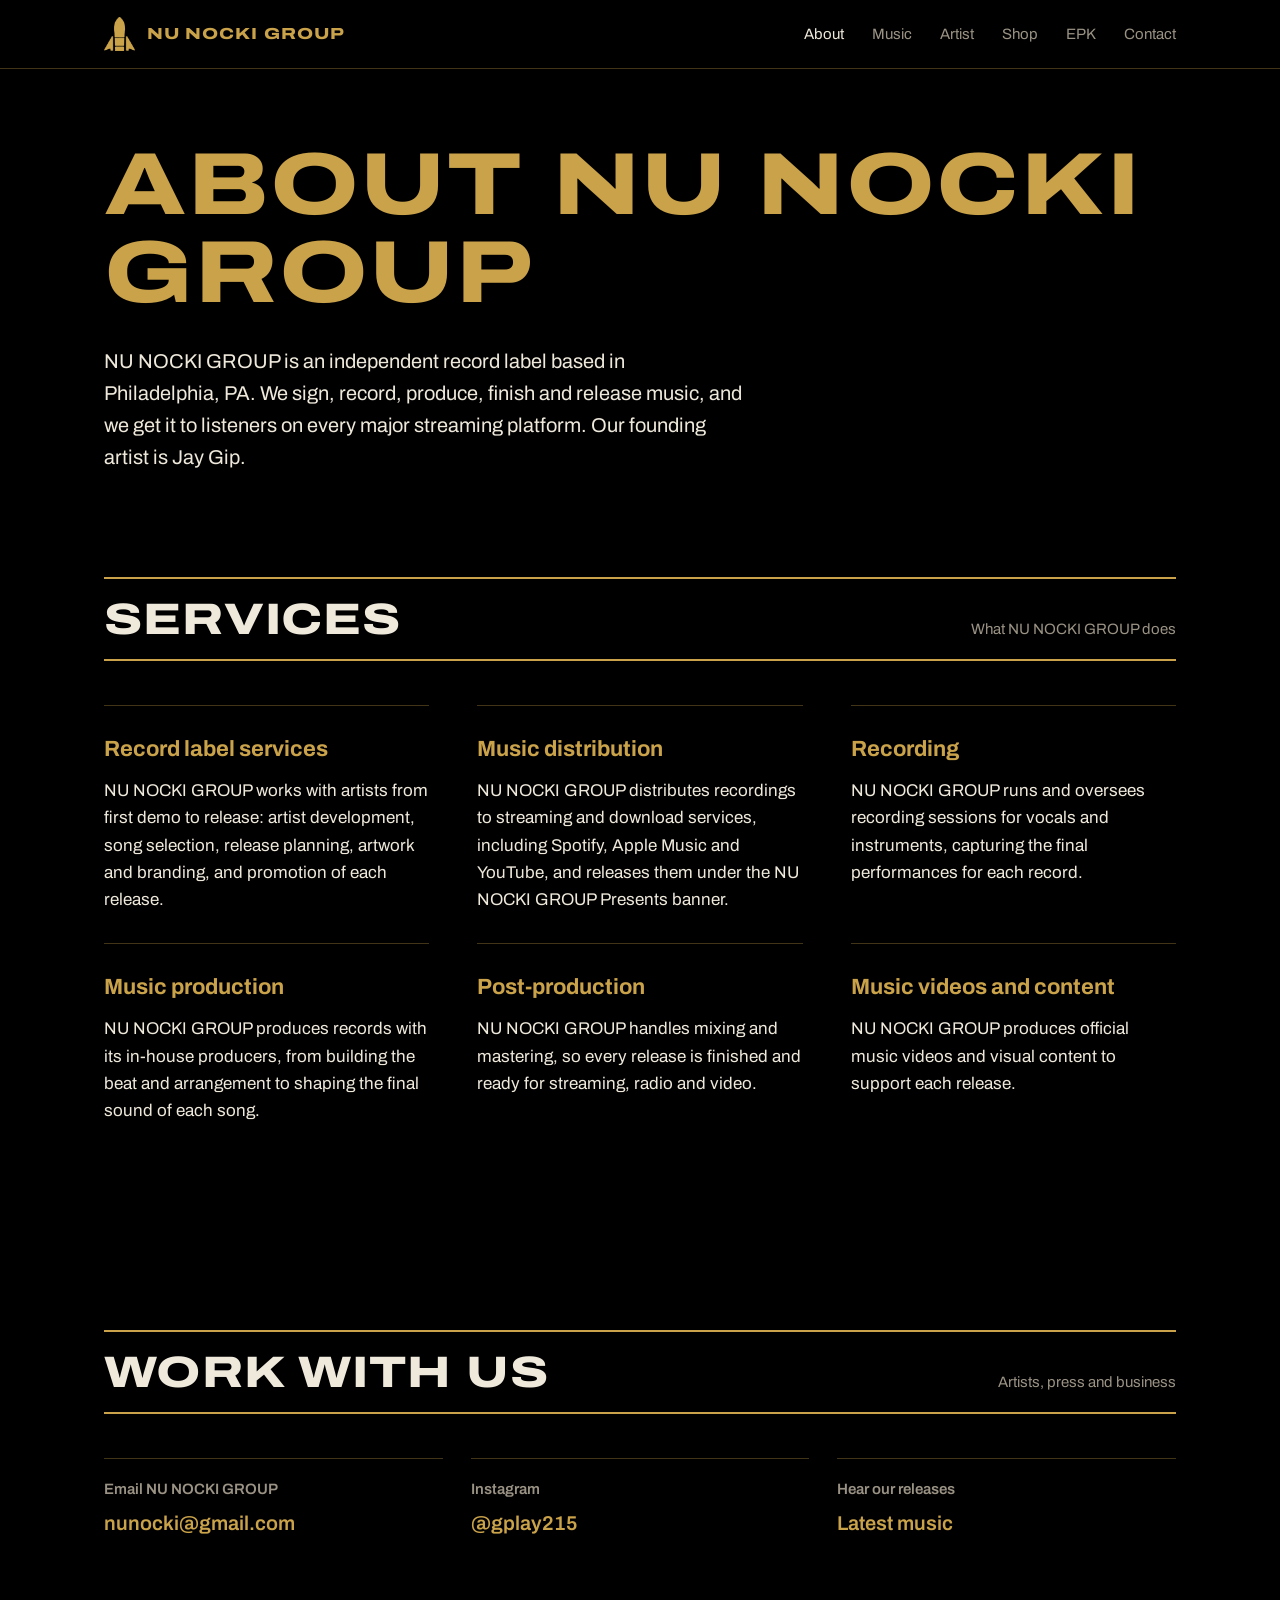
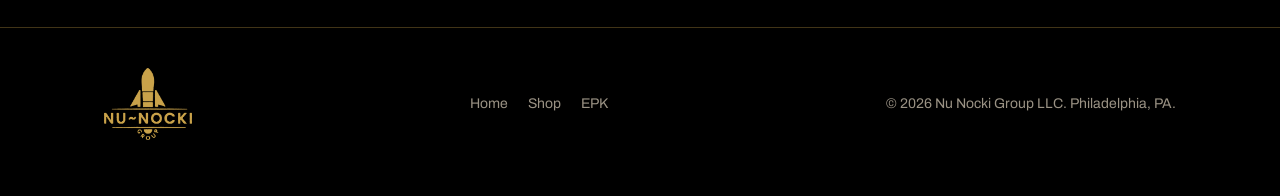
==== about.html @ b19d54a2 "Add About page for label services; show name as NU NOCKI GROUP without tilde Co-Authored-By: Claude " ====
<!DOCTYPE html>
<html lang="en">
<head>
<meta charset="UTF-8">
<meta name="viewport" content="width=device-width, initial-scale=1.0">
<title>About NU NOCKI GROUP | Record Label, Distribution, Recording and Production</title>
<meta name="description" content="NU NOCKI GROUP is an independent record label in Philadelphia providing record label, music distribution, recording, music production and post-production services.">
<meta property="og:title" content="About NU NOCKI GROUP">
<meta property="og:description" content="Record label, distribution, recording, production and post-production services from Philadelphia.">
<meta property="og:image" content="https://nunockigroup.com/assets/logo-gold.png">
<meta name="theme-color" content="#000000">
<link rel="icon" href="assets/favicon.png">
<link rel="apple-touch-icon" href="assets/apple-touch-icon.png">
<link rel="preconnect" href="https://fonts.googleapis.com">
<link rel="preconnect" href="https://fonts.gstatic.com" crossorigin>
<link href="https://fonts.googleapis.com/css2?family=Archivo:wdth,wght@100..125,400..800&display=swap" rel="stylesheet">
<link rel="stylesheet" href="assets/site.css">
<style>
  .about-intro{padding-top:72px;padding-bottom:16px;}
  .about-intro h1{font-size:clamp(40px,8vw,88px);color:var(--gold);margin-bottom:28px;}
  .about-intro p{font-size:20px;max-width:58ch;}
  .services{display:grid;grid-template-columns:repeat(auto-fit,minmax(300px,1fr));gap:0 48px;}
  .service{border-top:1px solid var(--line);padding:26px 0 30px;}
  .service h3{font-size:22px;font-weight:700;color:var(--gold);margin-bottom:10px;}
  .service p{color:var(--bone);max-width:52ch;}
  .cta-row{display:flex;gap:14px;flex-wrap:wrap;margin-top:12px;}
</style>
</head>
<body>

<header>
  <div class="wrap nav">
    <a class="brand" href="index.html" aria-label="NU NOCKI GROUP home">
      <img src="assets/rocket-gold.png" alt="">
      <span>NU NOCKI GROUP</span>
    </a>
    <button class="menu-btn" type="button" aria-expanded="false" aria-controls="navlinks">Menu</button>
    <nav class="navlinks" id="navlinks">
      <a href="about.html" aria-current="page">About</a>
      <a href="index.html#music">Music</a>
      <a href="index.html#artist">Artist</a>
      <a href="index.html#shop">Shop</a>
      <a href="epk.html">EPK</a>
      <a href="#contact">Contact</a>
    </nav>
  </div>
</header>

<main>

<div class="wrap about-intro">
  <h1 class="display">About NU NOCKI GROUP</h1>
  <p>NU NOCKI GROUP is an independent record label based in Philadelphia, PA. We sign, record, produce, finish and release music, and we get it to listeners on every major streaming platform. Our founding artist is Jay Gip.</p>
</div>

<section id="services">
  <div class="wrap">
    <div class="railed"><h2 class="display">Services</h2><p>What NU NOCKI GROUP does</p></div>
    <div class="services">
      <div class="service">
        <h3>Record label services</h3>
        <p>NU NOCKI GROUP works with artists from first demo to release: artist development, song selection, release planning, artwork and branding, and promotion of each release.</p>
      </div>
      <div class="service">
        <h3>Music distribution</h3>
        <p>NU NOCKI GROUP distributes recordings to streaming and download services, including Spotify, Apple Music and YouTube, and releases them under the NU NOCKI GROUP Presents banner.</p>
      </div>
      <div class="service">
        <h3>Recording</h3>
        <p>NU NOCKI GROUP runs and oversees recording sessions for vocals and instruments, capturing the final performances for each record.</p>
      </div>
      <div class="service">
        <h3>Music production</h3>
        <p>NU NOCKI GROUP produces records with its in-house producers, from building the beat and arrangement to shaping the final sound of each song.</p>
      </div>
      <div class="service">
        <h3>Post-production</h3>
        <p>NU NOCKI GROUP handles mixing and mastering, so every release is finished and ready for streaming, radio and video.</p>
      </div>
      <div class="service">
        <h3>Music videos and content</h3>
        <p>NU NOCKI GROUP produces official music videos and visual content to support each release.</p>
      </div>
    </div>
  </div>
</section>

<section id="contact">
  <div class="wrap">
    <div class="railed"><h2 class="display">Work with us</h2><p>Artists, press and business</p></div>
    <div class="contact">
      <div data-needs="email"><h3>Email NU NOCKI GROUP</h3><a data-site="email" data-show="value"></a></div>
      <div data-needs="instagram"><h3>Instagram</h3><a data-site="instagram" target="_blank" rel="noopener">@gplay215</a></div>
      <div><h3>Hear our releases</h3><a href="index.html#music">Latest music</a></div>
    </div>
  </div>
</section>

</main>

<footer>
  <div class="wrap">
    <img src="assets/logo-gold.png" alt="NU NOCKI GROUP logo">
    <nav><a href="index.html">Home</a><a href="index.html#shop">Shop</a><a href="epk.html">EPK</a></nav>
    <p>&copy; <span id="year">2026</span> Nu Nocki Group LLC. Philadelphia, PA.</p>
  </div>
</footer>

<script src="assets/site.js"></script>
</body>
</html>
---- assets/site.css ----
:root{
  --black:#000;
  --gold:#C9A24A;
  --gold-hi:#E2C47E;
  --bone:#EFE9DC;
  --smoke:#9A9284;
  --line:rgba(201,162,74,.32);
  --max:1120px;
  --wide:125%;
}

*{margin:0;padding:0;box-sizing:border-box;}
html{scroll-behavior:smooth;}
body{
  background:var(--black);
  color:var(--bone);
  font-family:'Archivo',sans-serif;
  font-stretch:100%;
  font-size:17px;
  line-height:1.6;
  -webkit-font-smoothing:antialiased;
}
img{max-width:100%;display:block;}
a{color:inherit;}
.wrap{max-width:var(--max);margin:0 auto;padding:0 24px;}
[hidden]{display:none !important;}

/* Display type: wide caps, borrowed from the NU~NOCKI wordmark */
.display{
  font-stretch:var(--wide);
  font-weight:800;
  text-transform:uppercase;
  letter-spacing:.02em;
  line-height:1;
}

/* The logo's twin gold rails, used to frame every section title */
.railed{
  position:relative;
  padding:18px 0;
  margin-bottom:44px;
  border-top:2px solid var(--gold);
  border-bottom:2px solid var(--gold);
  display:flex;justify-content:space-between;align-items:baseline;gap:16px;flex-wrap:wrap;
}
.railed h2{font-size:clamp(26px,4.2vw,44px);color:var(--bone);}
.railed p{color:var(--smoke);font-size:15px;}

/* Buttons */
.btn{
  display:inline-block;
  font-family:inherit;font-size:15px;font-weight:700;
  font-stretch:var(--wide);
  letter-spacing:.04em;
  text-decoration:none;
  padding:15px 26px;
  border:2px solid var(--gold);
  background:var(--gold);color:var(--black);
  cursor:pointer;
  transition:background .2s ease,border-color .2s ease,color .2s ease;
}
.btn:hover{background:var(--gold-hi);border-color:var(--gold-hi);}
.btn.line{background:transparent;color:var(--gold);}
.btn.line:hover{background:var(--gold);color:var(--black);}
a:focus-visible,button:focus-visible{outline:2px solid var(--bone);outline-offset:3px;}

/* Header */
header{
  position:sticky;top:0;z-index:50;
  background:rgba(0,0,0,.9);
  backdrop-filter:blur(8px);
  border-bottom:1px solid var(--line);
}
.nav{display:flex;align-items:center;justify-content:space-between;height:68px;}
.brand{display:flex;align-items:center;gap:12px;text-decoration:none;}
.brand img{height:34px;width:auto;}
.brand span{font-stretch:var(--wide);font-weight:800;font-size:16px;letter-spacing:.06em;color:var(--gold);}
.navlinks{display:flex;gap:28px;font-size:15px;}
.navlinks a{text-decoration:none;color:var(--smoke);transition:color .2s ease;}
.navlinks a:hover,.navlinks a[aria-current]{color:var(--bone);}
.menu-btn{display:none;background:none;border:1px solid var(--line);color:var(--gold);font:inherit;font-size:14px;padding:8px 14px;cursor:pointer;}
@media (max-width:820px){
  .menu-btn{display:block;}
  .navlinks{display:none;position:absolute;top:68px;left:0;right:0;background:#000;border-bottom:1px solid var(--line);flex-direction:column;gap:0;padding:8px 24px 16px;}
  .navlinks.open{display:flex;}
  .navlinks a{padding:12px 0;font-size:17px;}
}

/* Hero */
.hero{padding:72px 0 88px;text-align:center;overflow:hidden;}
.lockup{width:min(520px,82vw);margin:0 auto;}
.lockup .rocket{width:41%;margin:0 auto;}
.lockup .word{width:100%;margin-top:-1px;}
.hero h1{font-size:clamp(20px,2.6vw,26px);margin:40px auto 12px;max-width:24ch;color:var(--bone);text-wrap:balance;}
.hero p{color:var(--smoke);max-width:46ch;margin:0 auto;}
.hero .ctas{display:flex;gap:14px;justify-content:center;flex-wrap:wrap;margin-top:32px;}

/* Load moment: the rocket lifts into place, then the wordmark settles */
@media (prefers-reduced-motion: no-preference){
  .lockup .rocket{animation:lift 1.4s cubic-bezier(.2,.7,.1,1) both;}
  .lockup .word{animation:settle .9s .55s ease-out both;}
  @keyframes lift{from{transform:translateY(90px);opacity:0;}to{transform:none;opacity:1;}}
  @keyframes settle{from{opacity:0;transform:scaleX(.92);}to{opacity:1;transform:none;}}
}
@media (prefers-reduced-motion: reduce){html{scroll-behavior:auto;}}

/* Sections */
section{padding:88px 0;}

/* Releases */
.release{
  display:grid;grid-template-columns:1fr auto;gap:8px 24px;align-items:center;
  padding:26px 0;border-bottom:1px solid var(--line);
}
.release:first-child{padding-top:0;}
.release h3{font-size:clamp(34px,7vw,72px);color:var(--gold);}
.release .meta{grid-column:1;color:var(--smoke);font-size:15px;}
.release .btn{grid-row:1 / span 2;grid-column:2;}
@media (max-width:640px){
  .release{grid-template-columns:1fr;}
  .release .btn{grid-row:auto;grid-column:1;justify-self:start;margin-top:10px;}
}
.platforms{display:flex;flex-wrap:wrap;gap:12px;margin-top:36px;}

.catalog-head{font-size:15px;font-weight:600;color:var(--smoke);margin:44px 0 6px;}
.catalog{list-style:none;display:grid;grid-template-columns:repeat(auto-fill,minmax(250px,1fr));gap:0 32px;}
.catalog li{display:flex;justify-content:space-between;gap:12px;padding:13px 0;border-bottom:1px solid var(--line);}
.catalog a{color:var(--bone);font-weight:600;text-decoration:none;}
.catalog a:hover{color:var(--gold);}
.catalog span{color:var(--smoke);font-size:15px;}

/* Videos */
.videos{display:grid;grid-template-columns:repeat(auto-fill,minmax(320px,1fr));gap:28px;}
@media (max-width:400px){.videos{grid-template-columns:1fr;}}
.videos:has(> .video:only-child){grid-template-columns:minmax(0,820px);}
.video button{
  position:relative;display:block;width:100%;aspect-ratio:16/9;padding:0;border:1px solid var(--line);
  background:#000 center/cover no-repeat;cursor:pointer;
}
.video button::after{
  content:"";position:absolute;left:50%;top:50%;width:68px;height:68px;margin:-34px 0 0 -34px;border-radius:50%;
  background:var(--gold) no-repeat 54% 50%/22px url("data:image/svg+xml,%3Csvg xmlns='http://www.w3.org/2000/svg' viewBox='0 0 10 12'%3E%3Cpath d='M0 0l10 6-10 6z'/%3E%3C/svg%3E");
  transition:transform .2s ease;
}
.video button:hover::after{transform:scale(1.08);}
.video iframe{width:100%;aspect-ratio:16/9;border:0;display:block;}
.video h3{font-size:17px;font-weight:600;margin-top:12px;}

/* Artist */
.artist{display:grid;grid-template-columns:minmax(0,1fr) minmax(0,1.2fr);gap:48px;align-items:center;}
@media (max-width:820px){.artist{grid-template-columns:1fr;gap:28px;}}
.artist .photo{aspect-ratio:4/5;border:1px solid var(--line);display:grid;place-items:center;background:#000;}
.artist .photo img{width:100%;height:100%;object-fit:cover;}
.artist .photo img.mark{width:38%;height:auto;object-fit:contain;opacity:.9;}
.artist h3{font-size:clamp(40px,6vw,64px);color:var(--gold);margin-bottom:18px;}
.artist p{color:var(--bone);max-width:56ch;margin-bottom:14px;}
.artist .sub{color:var(--smoke);font-size:15px;margin-bottom:22px;}
.artist .ctas{display:flex;gap:12px;flex-wrap:wrap;margin-top:26px;}

/* Shop */
.product{display:grid;grid-template-columns:1fr 1fr;gap:48px;align-items:center;}
@media (max-width:820px){.product{grid-template-columns:1fr;gap:28px;}}
.product-img{aspect-ratio:3/4;border:1px solid var(--line);overflow:hidden;}
.product-img img{width:100%;height:100%;object-fit:cover;}
.swatches{display:flex;gap:12px;margin-top:16px;flex-wrap:wrap;}
.swatch{width:36px;height:36px;border-radius:50%;background:var(--c);border:2px solid #333;box-shadow:inset 0 0 0 3px #000;cursor:pointer;}
.swatch.on,.swatch:hover{border-color:var(--gold);}
.swatch-label{margin-top:10px;font-size:14px;color:var(--smoke);}
.product h3{font-size:clamp(30px,4vw,44px);margin-bottom:16px;}
.price{font-size:26px;font-weight:700;color:var(--gold);}
.ship{color:var(--smoke);font-size:15px;margin-bottom:20px;}
.product .desc{color:var(--bone);max-width:44ch;margin-bottom:28px;}
.secure{display:block;margin-top:14px;font-size:13px;color:var(--smoke);}

/* Join */
.join{border:2px solid var(--gold);padding:56px 32px;text-align:center;}
.join img{width:56px;margin:0 auto 22px;}
.join h2{font-size:clamp(26px,4.2vw,44px);margin-bottom:14px;}
.join p{color:var(--smoke);max-width:44ch;margin:0 auto 28px;}

/* Contact */
.contact{display:grid;grid-template-columns:repeat(auto-fit,minmax(240px,1fr));gap:28px;}
.contact div{border-top:1px solid var(--line);padding-top:18px;}
.contact h3{font-size:15px;font-weight:600;color:var(--smoke);margin-bottom:6px;}
.contact a{font-size:20px;font-weight:600;color:var(--gold);text-decoration:none;word-break:break-word;}
.contact a:hover{color:var(--gold-hi);}

/* Footer */
footer{border-top:1px solid var(--line);padding:40px 0 56px;}
footer .wrap{display:flex;justify-content:space-between;align-items:center;gap:20px;flex-wrap:wrap;}
footer img{height:72px;width:auto;}
footer p,footer a{color:var(--smoke);font-size:14px;text-decoration:none;}
footer nav{display:flex;gap:20px;}
footer a:hover{color:var(--bone);}

/* EPK */
.epk-head{padding-top:64px;padding-bottom:56px;display:grid;grid-template-columns:minmax(0,260px) 1fr;gap:48px;align-items:center;}
@media (max-width:760px){.epk-head{grid-template-columns:1fr;gap:28px;}.epk-head .lockup-sm{width:200px;}}
.epk-head h1{font-size:clamp(48px,9vw,96px);color:var(--gold);}
.epk-head .role{font-size:20px;color:var(--bone);margin-top:14px;}
.bio p{max-width:62ch;margin-bottom:18px;font-size:18px;}
.facts{display:grid;grid-template-columns:repeat(auto-fit,minmax(220px,1fr));gap:0 32px;}
.facts div{border-top:1px solid var(--line);padding:16px 0;}
.facts dt{font-size:14px;color:var(--smoke);}
.facts dd{font-size:19px;font-weight:600;}
.assets{display:grid;grid-template-columns:repeat(auto-fill,minmax(220px,1fr));gap:24px;}
.asset{border:1px solid var(--line);}
.asset .art{height:190px;display:grid;place-items:center;padding:24px;}
.asset .art img{max-height:142px;max-width:100%;width:auto;}
.asset .art.light{background:#EFE9DC;}
.asset a{display:block;padding:14px 16px;border-top:1px solid var(--line);text-decoration:none;font-weight:600;color:var(--gold);}
.asset a:hover{color:var(--gold-hi);}
@media print{
  body{background:#fff;color:#000;}
  header,.no-print,.video button::after{display:none !important;}
  section{padding:24px 0;}
}
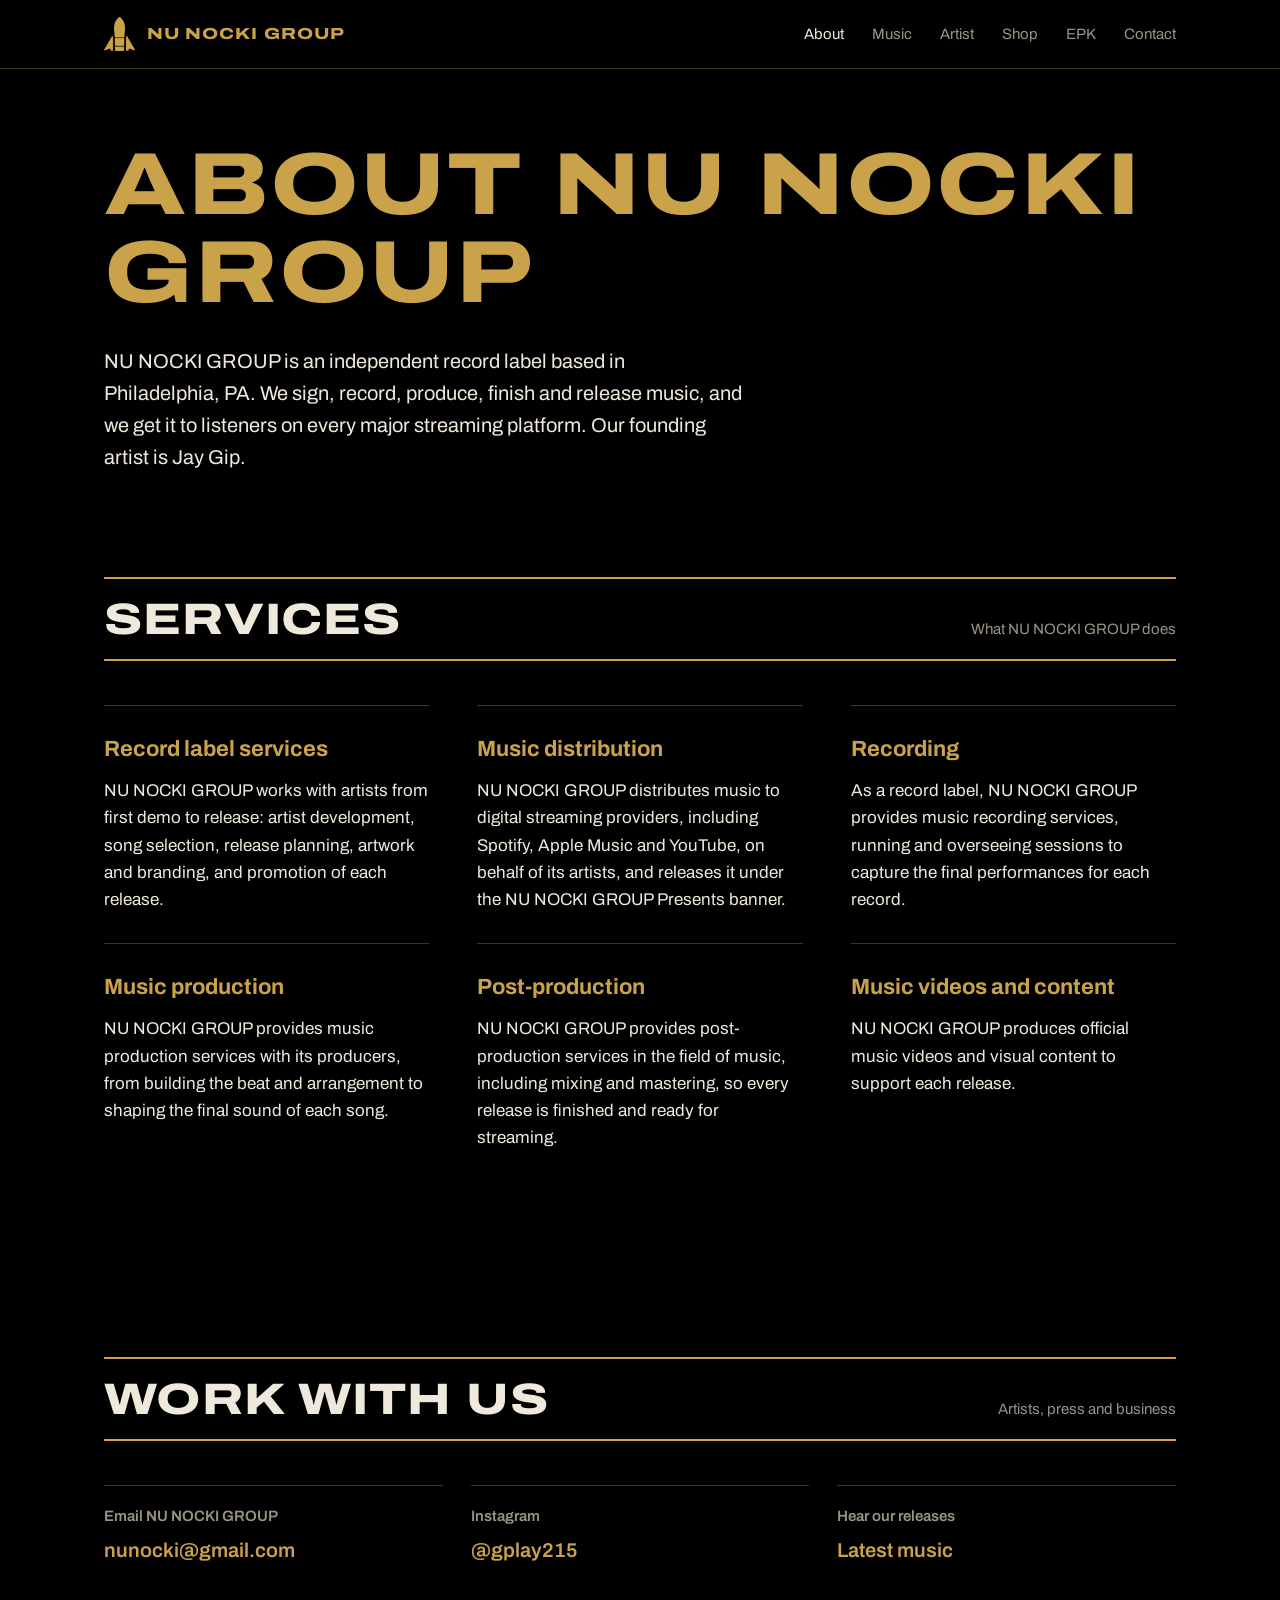
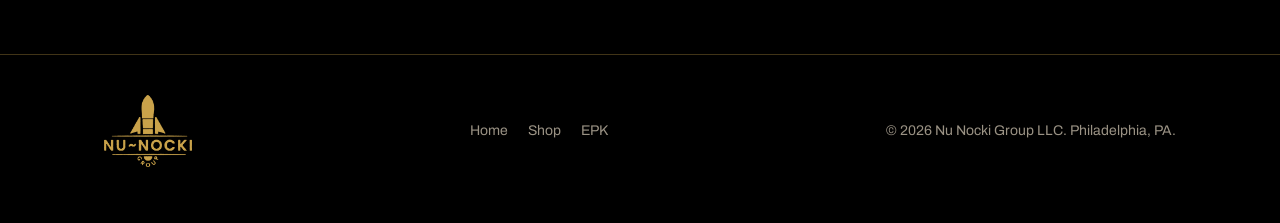
==== commit 24fb9f5f: "Align About page wording with Class 041 services Co-Authored-By: Claude Opus 5.5 <noreply@anthropic." ====
--- a/about.html
+++ b/about.html
@@ -63,19 +63,19 @@
       </div>
       <div class="service">
         <h3>Music distribution</h3>
-        <p>NU NOCKI GROUP distributes recordings to streaming and download services, including Spotify, Apple Music and YouTube, and releases them under the NU NOCKI GROUP Presents banner.</p>
+        <p>NU NOCKI GROUP distributes music to digital streaming providers, including Spotify, Apple Music and YouTube, on behalf of its artists, and releases it under the NU NOCKI GROUP Presents banner.</p>
       </div>
       <div class="service">
         <h3>Recording</h3>
-        <p>NU NOCKI GROUP runs and oversees recording sessions for vocals and instruments, capturing the final performances for each record.</p>
+        <p>As a record label, NU NOCKI GROUP provides music recording services, running and overseeing sessions to capture the final performances for each record.</p>
       </div>
       <div class="service">
         <h3>Music production</h3>
-        <p>NU NOCKI GROUP produces records with its in-house producers, from building the beat and arrangement to shaping the final sound of each song.</p>
+        <p>NU NOCKI GROUP provides music production services with its producers, from building the beat and arrangement to shaping the final sound of each song.</p>
       </div>
       <div class="service">
         <h3>Post-production</h3>
-        <p>NU NOCKI GROUP handles mixing and mastering, so every release is finished and ready for streaming, radio and video.</p>
+        <p>NU NOCKI GROUP provides post-production services in the field of music, including mixing and mastering, so every release is finished and ready for streaming.</p>
       </div>
       <div class="service">
         <h3>Music videos and content</h3>
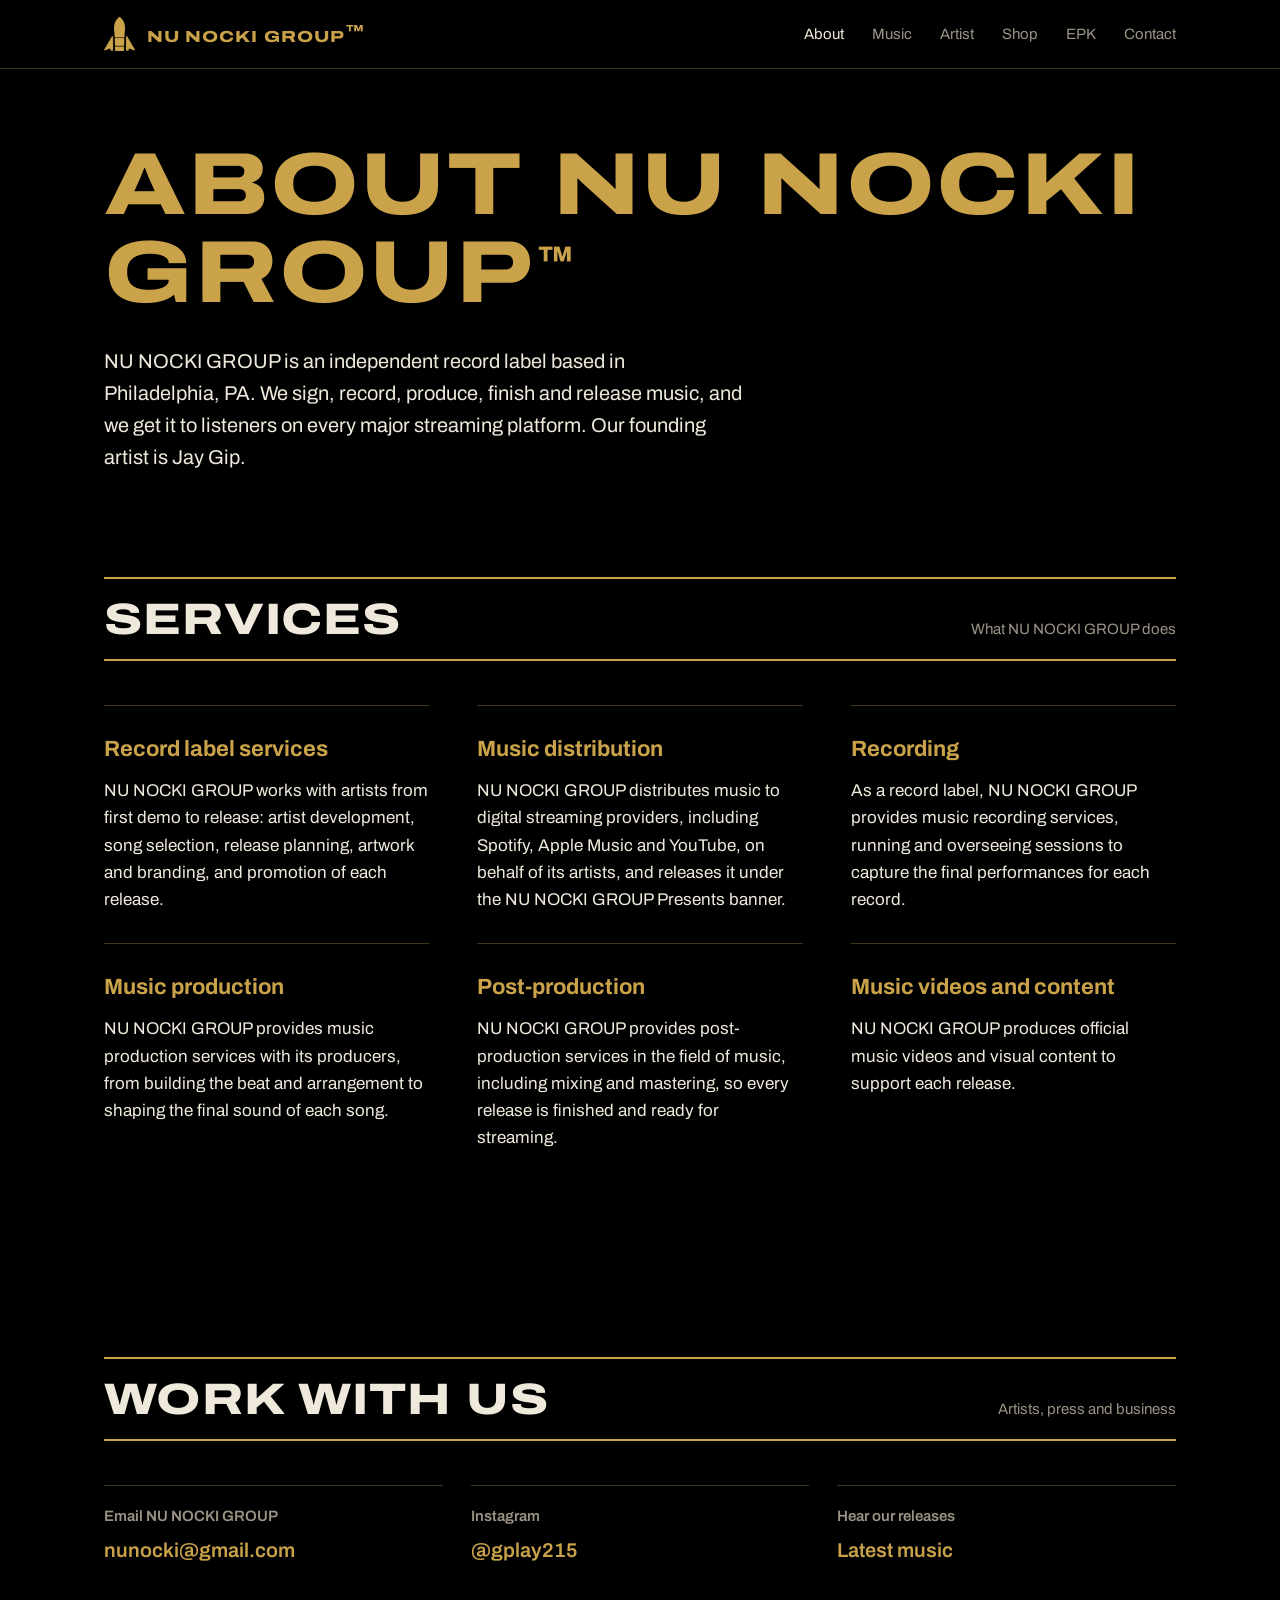
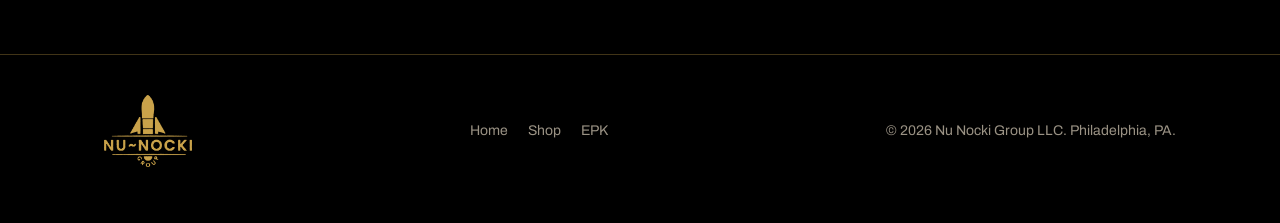
==== commit 7363435e: "Add TM symbol to NU NOCKI GROUP and JAY GIP Co-Authored-By: Claude Opus 5.5 <noreply@anthropic.com> " ====
--- a/about.html
+++ b/about.html
@@ -32,7 +32,7 @@
   <div class="wrap nav">
     <a class="brand" href="index.html" aria-label="NU NOCKI GROUP home">
       <img src="assets/rocket-gold.png" alt="">
-      <span>NU NOCKI GROUP</span>
+      <span>NU NOCKI GROUP<span class="tm">™</span></span>
     </a>
     <button class="menu-btn" type="button" aria-expanded="false" aria-controls="navlinks">Menu</button>
     <nav class="navlinks" id="navlinks">
@@ -49,7 +49,7 @@
 <main>
 
 <div class="wrap about-intro">
-  <h1 class="display">About NU NOCKI GROUP</h1>
+  <h1 class="display">About NU NOCKI GROUP<span class="tm">™</span></h1>
   <p>NU NOCKI GROUP is an independent record label based in Philadelphia, PA. We sign, record, produce, finish and release music, and we get it to listeners on every major streaming platform. Our founding artist is Jay Gip.</p>
 </div>
 
--- a/assets/site.css
+++ b/assets/site.css
@@ -215,3 +215,5 @@
   header,.no-print,.video button::after{display:none !important;}
   section{padding:24px 0;}
 }
+
+.tm{font-size:.42em;vertical-align:super;letter-spacing:0;margin-left:.08em;font-stretch:100%;}
